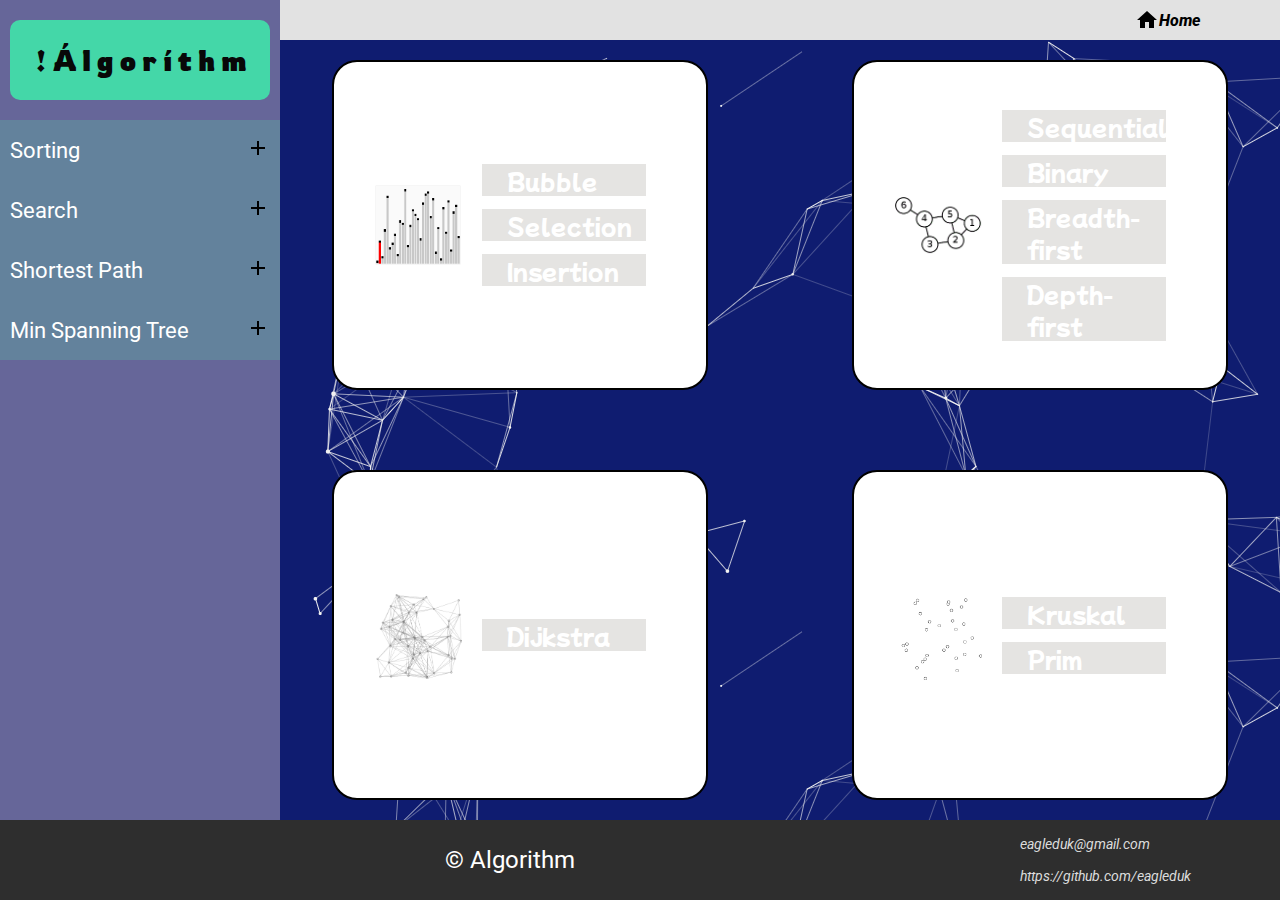
==== index.html @ 9e6c4191 "logo 수정" ====
<!DOCTYPE html>
<html lang="en">

<head>
    <meta charset="UTF-8">
    <meta http-equiv="X-UA-Compatible" content="IE=edge">
    <meta name="viewport" content="width=device-width, initial-scale=1.0">

    <link rel="stylesheet" href="/css/styles.css">
    <link href="https://fonts.googleapis.com/css2?family=Material+Icons+Outlined" rel="stylesheet">
    <link href="https://fonts.googleapis.com/icon?family=Material+Icons" rel="stylesheet">

    <title>Algorithm</title>
</head>

<body>

    <!-- <span class="material-icons-outlined md-48">
        play_arrow
    </span>
    <span class="material-icons md-48">face</span> -->

    <main>
        <nav>

            <a href="#" class="logo">
                <span>!</span>
                <span>&Aacute;</span>
                <span>l</span>
                <span>g</span>
                <span>o</span>
                <span>r</span>
                <span>&iacute;</span>
                <span>t</span>
                <span>h</span>
                <span>m</span>
            </a>

            <details>

                <summary title="정렬">
                    <span>
                        Sorting
                    </span>
                </summary>

                <ul class="sub-menu">
                    <li>
                        <a href="/html/sort.html#bubble">
                            <span>
                                Bubble
                            </span>
                        </a>
                    </li>

                    <li>
                        <a href="/html/sort.html#selection">
                            <span>
                                Selection
                            </span>
                        </a>
                    </li>

                    <li>
                        <a href="/html/sort.html#insert">
                            <span>
                                Insertion
                            </span>
                        </a>
                    </li>
                </ul>
            </details>

            <details>

                <summary title="검색">
                    <span>
                        Search
                    </span>
                </summary>

                <ul class="sub-menu">
                    <li>
                        <a href="/html/search.html#sequential">
                            <span>
                                Sequential
                            </span>
                        </a>
                    </li>

                    <li>
                        <a href="/html/search.html#binary">
                            <span>
                                Binary
                            </span>
                        </a>
                    </li>

                    <li>
                        <a href="/html/search.html#bfs">
                            <span>
                                Breadth-first search
                            </span>
                        </a>
                    </li>

                    <li>
                        <a href="/html/search.html#dfs">
                            <span>
                                Depth-first search
                            </span>
                        </a>
                    </li>
                </ul>
            </details>

            <details>

                <summary title="최단 경로">
                    <span>
                        Shortest Path
                    </span>
                </summary>

                <ul class="sub-menu">
                    <li id="dijkstra">
                        <a href="/html/spp.html#dijkstra">
                            <span>
                                Dijkstra
                            </span>
                        </a>
                    </li>
                </ul>
            </details>

            <details>

                <summary title="최소 신장 트리">
                    <span>
                        Min Spanning Tree
                    </span>
                </summary>

                <ul class="sub-menu">
                    <li>
                        <a href="/html/mst.html#kruskal">
                            <span>
                                Kruskal
                            </span>
                        </a>
                    </li>

                    <li>
                        <a href="/html/mst.html#prim">
                            <span>
                                Prim
                            </span>
                        </a>
                    </li>

                </ul>
            </details>
            <details style="display: none;">
                <summary>
                    <span>
                        Greedy
                    </span>
                </summary>

                <ul class="sub-menu">
                    <li>
                        <a href="/html/greedy.html#greedy">
                            <span>
                                Greedy
                            </span>
                        </a>
                    </li>
                </ul>
            </details>
        </nav>

        <div class="home">
            <header>
                <img src="images/home_black_24dp.svg" alt="home" />
                <span>
                    Home
                </span>
            </header>

            <div class="home-index">
                <section>
                    <div>
                        <img src="/images/sort.png" data-normal-src="/images/sort.png"
                            data-hover-src="/images/sort_animation.gif" width="100%" alt="sorting" />
                    </div>

                    <div>
                        <a href="/html/sort.html#bubble">
                            <span>
                                Bubble
                            </span>
                        </a>
                        <a href="/html/sort.html#selection">
                            <span>
                                Selection
                            </span>
                        </a>
                        <a href="/html/sort.html#insert">
                            <span>
                                Insertion
                            </span>
                        </a>
                    </div>

                </section>
                <section>
                    <div>
                        <img src="/images/search.png" data-normal-src="/images/search.png"
                            data-hover-src="/images/search_animation.gif" width="100%" alt="Search" />
                    </div>

                    <div>
                        <a href="/html/search.html#sequential">
                            <span>
                                Sequential
                            </span>
                        </a>
                        <a href="/html/search.html#binary">
                            <span>
                                Binary
                            </span>
                        </a>
                        <a href="/html/search.html#bfs">
                            <span>
                                Breadth-first
                            </span>
                        </a>
                        <a href="/html/search.html#dfs">
                            <span>
                                Depth-first
                            </span>
                        </a>
                    </div>
                </section>
                <section>

                    <div>
                        <img src="/images/shortestpath.png" data-normal-src="/images/shortestpath.png"
                            data-hover-src="/images/shortestpath_animation.gif" width="100%" alt="Shortest Path" />
                    </div>

                    <div>
                        <a href="/html/spp.html">
                            <span>
                                Dijkstra
                            </span>
                        </a>
                    </div>
                </section>
                <section>
                    <div>
                        <img src="/images/minspanningtree.png" data-normal-src="/images/minspanningtree.png"
                            data-hover-src="/images/minspanningtree_animation.gif" width="100%"
                            alt="Min Spanning Tree" />
                    </div>

                    <div>
                        <a href="/html/mst.html#kruskal">
                            <span>
                                Kruskal
                            </span>
                        </a>
                        <a href="/html/mst.html#prim">
                            <span>
                                Prim
                            </span>
                        </a>
                    </div>
                </section>
            </div>
        </div>
    </main>

    <footer>
        <div>
            <span>
                &copy; Algorithm
            </span>
        </div>


        <address>
            <!-- <a href="mailTo:eagleduk@gmail.com" class="mail"> -->
            <a href="#" class="mail">
                eagleduk@gmail.com
            </a>
            <!-- <a href="https://github.com/eagleduk" class="github" target="_blank"> -->
            <a href="#" class="github">
                https://github.com/eagleduk
            </a>
        </address>

        <div class="notification">
            <span>
                Please Select Start Node.
            </span>
        </div>
    </footer>

    <script src="js/index.js"></script>
</body>

</html>
---- css/styles.css ----
@import url("https://fonts.googleapis.com/css2?family=Yuji+Hentaigana+Akari&display=swap");
@import url("https://fonts.googleapis.com/css2?family=Mochiy+Pop+P+One&display=swap");
@import url("https://fonts.googleapis.com/css2?family=Roboto&display=swap");
@import url("https://fonts.googleapis.com/css2?family=Rowdies:wght@300&display=swap");

@import url("media.css");
@import url("keyframes.css");

@import url("variables.css");
@import url("sort/sort.css");
@import url("search/search.css");
@import url("spp/spp.css");
@import url("mst/mst.css");

/*
*****************       Base Layout
*/
* {
  margin: 0;
  padding: 0;
}

html {
  min-width: 1480px;
  font-family: "Roboto", sans-serif;
}

body {
  width: 100vw;
  height: 100vh;
  display: grid;
  grid-template-rows: 1fr 80px;
}

main {
  width: 100%;
  height: 100%;
  display: grid;
  grid-template-columns: 280px 1fr;
}

footer {
  height: 80px;
  background-color: var(--footer-background-color);
  display: flex;
}

nav {
  /* width: 340px; */
  background-color: var(--navgation-background-color);
}

details {
  background-color: var(--menu-background-color);
  color: var(--menu-font-color);
}

details > summary {
  list-style-type: none;
  cursor: pointer;
  font-size: 22px;
  padding: 5px 10px;
  display: flex;
  align-items: center;
  justify-content: space-between;
  height: 50px;
}

header {
  width: 100%;
  height: 40px;
  background-color: var(--header-background-color);
  display: flex;
  flex-direction: row;
  align-content: center;
  align-items: center;
  justify-content: flex-end;
  padding: 0 80px;
  box-sizing: border-box;
}

article {
  width: 100%;
  background-color: var(--controller-background-color);
  display: flex;
  align-items: center;
}

input {
  margin: 5px 10px;
  padding: 10px 10px;
}

a {
  color: inherit;
  text-decoration: none;
}

a:visited {
  color: inherit;
}

/*
*****************       Header
*/

header span {
  font-style: italic;
  font-weight: 800;
}

header span#title {
  text-transform: capitalize;
}

/*
*****************       Main
*/

main > div {
  height: inherit;
  display: grid;
  grid-template-rows: 40px 60px 1fr;
  justify-items: center;
}

/*
*****************       Main.home-index
*/

main > div.home {
  grid-template-rows: 40px 1fr;
}

main div.home-index {
  width: 100%;
  height: inherit;
  display: grid;
  grid-template-columns: repeat(2, 1fr);
  grid-template-rows: repeat(2, 1fr);
  background-image: var(--home-background-image);
  gap: 40px;
}

main div.home-index section {
  margin: 20px 52px;
  border: 2px solid var(--border-color-black);
  border-radius: 25px;
  display: flex;
  padding: 0 40px;
  background-color: var(--home-panel-backgound-color);
}

main div.home div.home-index img {
  width: 100%;
}

main div.home div.home-index img:hover {
  width: 120%;
}

main div.home-index section > div {
  display: flex;
  flex-direction: column;
  justify-content: center;
  align-items: center;
  gap: 13px;
  flex-grow: 0;
  flex-basis: 30%;
}

main div.home-index section > div:last-child {
  flex-grow: 1;
}

main div.home-index a {
  display: block;
  width: 80%;
  padding: 0 25px;
  box-sizing: border-box;
  background-color: var(--home-item-background-color);
  background-size: 0% 100%;
  color: var(--home-item-font-color);
}

main div.home-index a:hover {
  background-image: linear-gradient(
    90deg,
    var(--home-item-background-color-second) 0%,
    var(--home-item-background-color-second) 100%
  );
  background-repeat: no-repeat;
  background-size: 200% 100%;
  transition: background-size 3s ease-in-out;
  color: var(--home-item-font-color-second);
}

main div.home-index a span {
  display: flex;
  width: 100%;
  height: 100%;
  align-items: center;
  font-size: 22px;
  font-family: "Mochiy Pop P One", sans-serif;
}

/*
*****************       Left Menu
*/

a.logo {
  font-family: "Rowdies", cursive;
  display: flex;
  /* width: 100%; */
  height: 80px;
  font-size: 28px;
  font-weight: bold;
  border: none;
  cursor: pointer;
  justify-content: center;
  align-items: center;
  text-decoration: none;
  color: var(--logo-font-color);
  background-color: var(--logo-background-color);
  margin: 20px 10px;
  border-radius: 10px;
}

a.logo span {
  padding: 0px 3px;
  display: table-cell;
}

/* 
a.logo:hover {
  font-size: 34px;
} 
*/

a.logo:hover span {
  animation: textJump 2s ease-in-out infinite;
}

a.logo:hover span:nth-child(1) {
  animation-delay: 0s;
}
a.logo:hover span:nth-child(2) {
  animation-delay: 0.1s;
}
a.logo:hover span:nth-child(3) {
  animation-delay: 0.2s;
}
a.logo:hover span:nth-child(4) {
  animation-delay: 0.3s;
}
a.logo:hover span:nth-child(5) {
  animation-delay: 0.4s;
}
a.logo:hover span:nth-child(6) {
  animation-delay: 0.5s;
}
a.logo:hover span:nth-child(7) {
  animation-delay: 0.6s;
}
a.logo:hover span:nth-child(8) {
  animation-delay: 0.7s;
}
a.logo:hover span:nth-child(9) {
  animation-delay: 0.8s;
}
a.logo:hover span:nth-child(10) {
  animation-delay: 0.9s;
}

a.logo:visited {
  color: var(--logo-font-color);
}

details > summary:hover {
  background-color: var(--menu-hover-background-color);
}

details > summary::after {
  content: url("/images/add_black_24dp.svg");
}

details[open] > summary::after {
  content: url("/images/remove_black_24dp.svg");
}

details[open] {
  background-color: var(--menu-open-background-color);
}

ul.sub-menu li {
  height: 40px;
  font-size: 18px;
}

ul.sub-menu li.selected {
  background-color: var(--subMenu-selected-background-color);
}

ul.sub-menu li:hover {
  background-color: var(--subMenu-hover-background-color);
}

ul.sub-menu li a {
  display: flex;
  height: 100%;
  margin-left: 30px;
  justify-content: start;
  align-items: center;
}

/*
*****************       input
*/

input[type="text"] {
  width: 26px;
  font-size: 24px;
  padding: 5px 15px;
}

input[type="button"] {
  font-size: 18px;
  color: var(--button-normal-font-color);
  font-weight: 800;
  cursor: pointer;
  border: none;
  border-radius: 5px;
  background-color: var(--button-normal-background-color);
  text-transform: uppercase;
}

input[type="button"]:hover {
  background-color: var(--button-normal-hover-background-color);
  color: var(--button-normal-hover-font-color);
}

input[type="button"]:active {
  background-color: var(--button-normal-active-background-color);
  color: var(--button-normal-active-font-color);
}

input[type="button"]:disabled {
  background-color: var(--button-disabled-background-color);
  color: var(--button-disabled-font-color);
}

/*
*****************       footer
*/

footer div {
  flex-basis: max-content;
  flex-grow: 10;
  display: flex;
  justify-content: center;
  align-items: center;
}

footer address {
  flex-basis: max-content;
  flex-grow: 1;
  display: flex;
  flex-direction: column;
  justify-content: space-evenly;
  align-items: flex-start;
}

footer span {
  color: var(--footer-infomation-color);
  font-size: 24px;
}

address a {
  color: var(--footer-anchor-color);
  display: block;
  font-size: 14px;
}

address a:visited {
  text-decoration: none;
  color: var(--footer-anchor-color);
}

address a.mail::before {
  content: url("/images/email_black_24dp.svg");
  content: "";
}

address a.github::before {
  content: url("/images/GitHub-Mark-32px.png");
  content: "";
}

footer div.notification {
  display: flex;
  justify-content: center;
  align-items: center;
  position: fixed;
  top: 60px;
  /* left: 100%; */
  background-color: var(--notification-normal-background-color);
  height: 80px;
  border-radius: 10px;
  padding: 0 20px;
  right: -360px;
  display: none;
}

footer div.notification span {
  font-size: 26px;
  font-weight: 700;
  display: block;
  overflow: hidden;
  white-space: nowrap;
}

footer div.notification.action {
  display: flex;
  animation: showMessage 5s ease-in-out infinite;
}
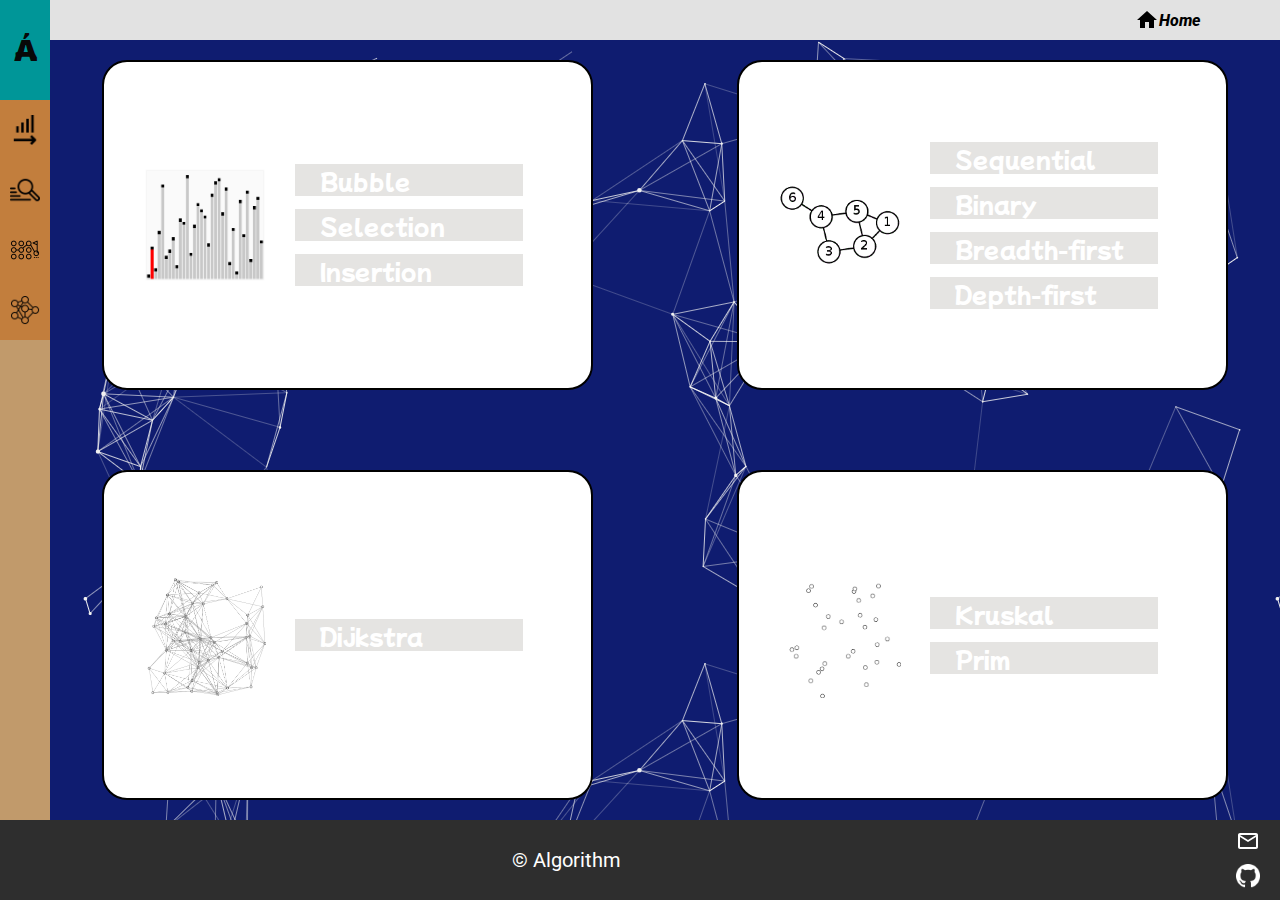
==== commit 1daac30f: "media query 적용" ====
--- a/index.html
+++ b/index.html
@@ -42,6 +42,7 @@
                     <span>
                         Sorting
                     </span>
+                    <img src="/images/icons/sort.png" alt="sorting" width="30">
                 </summary>
 
                 <ul class="sub-menu">
@@ -77,6 +78,7 @@
                     <span>
                         Search
                     </span>
+                    <img src="/images/icons/search.png" alt="search" width="30">
                 </summary>
 
                 <ul class="sub-menu">
@@ -120,6 +122,7 @@
                     <span>
                         Shortest Path
                     </span>
+                    <img src="/images/icons/icons8-path-30.png" alt="Shortest Path" width="30">
                 </summary>
 
                 <ul class="sub-menu">
@@ -139,6 +142,7 @@
                     <span>
                         Min Spanning Tree
                     </span>
+                    <img src="/images/icons/neural.png" alt="Min Spanning Tree" width="30">
                 </summary>
 
                 <ul class="sub-menu">
@@ -292,11 +296,17 @@
         <address>
             <!-- <a href="mailTo:eagleduk@gmail.com" class="mail"> -->
             <a href="#" class="mail">
-                eagleduk@gmail.com
+                <span>
+                    eagleduk@gmail.com
+                </span>
+                <img src="/images/email_white_24dp.svg" alt="eagleduk@gmail.com" width="24">
             </a>
             <!-- <a href="https://github.com/eagleduk" class="github" target="_blank"> -->
             <a href="#" class="github">
-                https://github.com/eagleduk
+                <span>
+                    https://github.com/eagleduk
+                </span>
+                <img src="/images/GitHub-Mark-Light-32px.png" alt="github.com/eagleduk" width="24">
             </a>
         </address>
 
--- a/css/styles.css
+++ b/css/styles.css
@@ -21,7 +21,7 @@
 }
 
 html {
-  min-width: 1480px;
+  /* min-width: 1480px; */
   font-family: "Roboto", sans-serif;
 }
 
@@ -36,7 +36,7 @@
   width: 100%;
   height: 100%;
   display: grid;
-  grid-template-columns: 280px 1fr;
+  /* grid-template-columns: 280px 1fr; */
 }
 
 footer {
@@ -212,7 +212,7 @@
   font-family: "Rowdies", cursive;
   display: flex;
   /* width: 100%; */
-  height: 80px;
+  height: 100px;
   font-size: 28px;
   font-weight: bold;
   border: none;
@@ -222,8 +222,8 @@
   text-decoration: none;
   color: var(--logo-font-color);
   background-color: var(--logo-background-color);
-  margin: 20px 10px;
-  border-radius: 10px;
+  /* margin: 20px 10px; */
+  /* border-radius: 10px; */
 }
 
 a.logo span {
@@ -279,14 +279,14 @@
 details > summary:hover {
   background-color: var(--menu-hover-background-color);
 }
-
+/* 
 details > summary::after {
   content: url("/images/add_black_24dp.svg");
 }
 
 details[open] > summary::after {
   content: url("/images/remove_black_24dp.svg");
-}
+} */
 
 details[open] {
   background-color: var(--menu-open-background-color);
@@ -326,7 +326,7 @@
 input[type="button"] {
   font-size: 18px;
   color: var(--button-normal-font-color);
-  font-weight: 800;
+  /* font-weight: 800; */
   cursor: pointer;
   border: none;
   border-radius: 5px;
@@ -335,13 +335,13 @@
 }
 
 input[type="button"]:hover {
-  background-color: var(--button-normal-hover-background-color);
-  color: var(--button-normal-hover-font-color);
+  background-color: var(--button-hover-background-color);
+  color: var(--button-hover-font-color);
 }
 
 input[type="button"]:active {
-  background-color: var(--button-normal-active-background-color);
-  color: var(--button-normal-active-font-color);
+  background-color: var(--button-nmal-active-background-color);
+  color: var(--button-active-font-color);
 }
 
 input[type="button"]:disabled {
@@ -370,9 +370,9 @@
   align-items: flex-start;
 }
 
-footer span {
+footer div span {
   color: var(--footer-infomation-color);
-  font-size: 24px;
+  font-size: 20px;
 }
 
 address a {
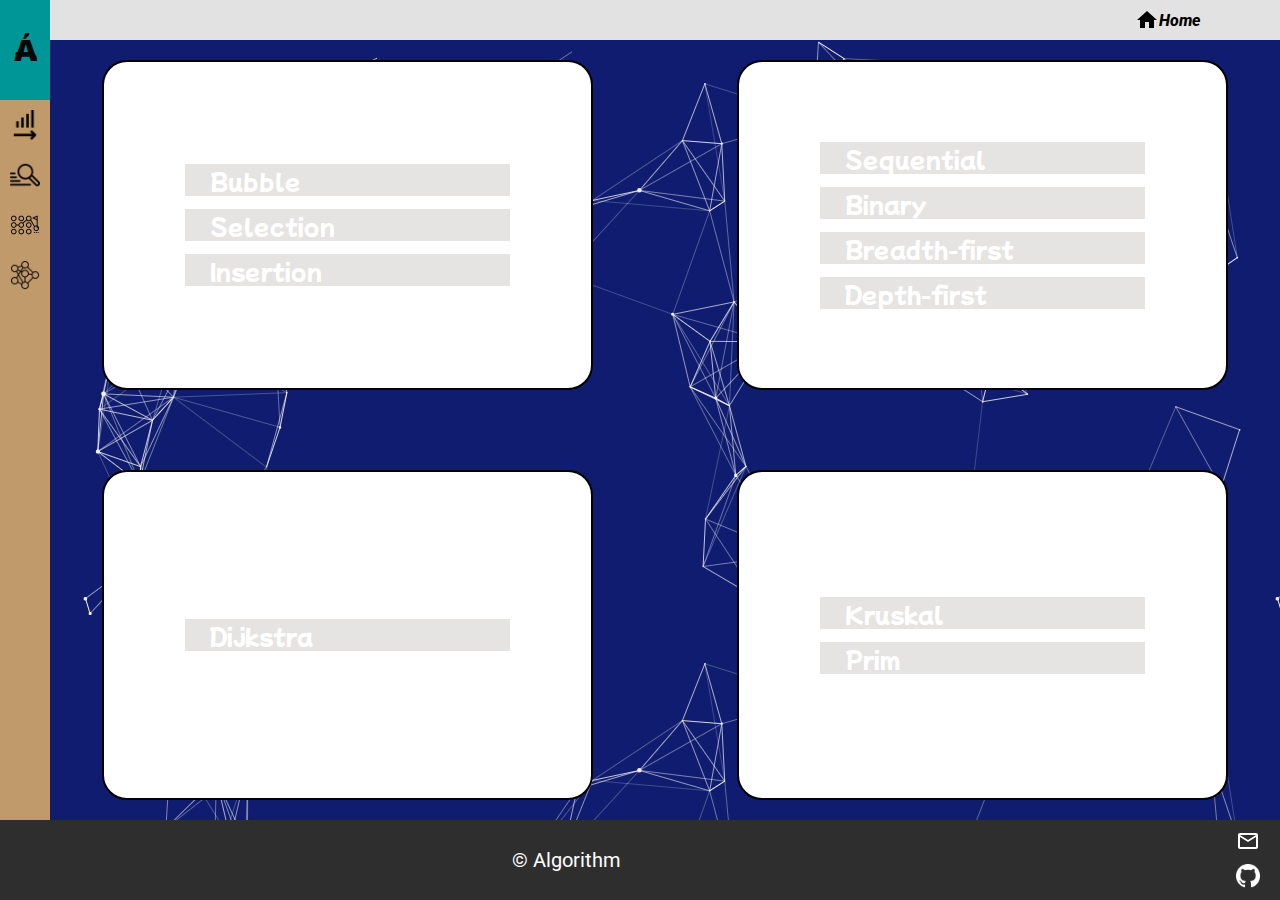
==== commit 1ed6e33f: "menu 분할" ====
--- a/index.html
+++ b/index.html
@@ -36,151 +36,251 @@
                 <span>m</span>
             </a>
 
-            <details>
-
-                <summary title="정렬">
-                    <span>
-                        Sorting
-                    </span>
-                    <img src="/images/icons/sort.png" alt="sorting" width="30">
-                </summary>
-
-                <ul class="sub-menu">
+            <div class="full-screen-menu">
+                <details>
+
+                    <summary title="정렬">
+                        <span>
+                            Sorting
+                        </span>
+                    </summary>
+
+                    <ul class="sub-menu">
+                        <li>
+                            <a href="/html/sort.html#bubble">
+                                <span>
+                                    Bubble
+                                </span>
+                            </a>
+                        </li>
+
+                        <li>
+                            <a href="/html/sort.html#selection">
+                                <span>
+                                    Selection
+                                </span>
+                            </a>
+                        </li>
+
+                        <li>
+                            <a href="/html/sort.html#insert">
+                                <span>
+                                    Insertion
+                                </span>
+                            </a>
+                        </li>
+                    </ul>
+                </details>
+
+                <details>
+
+                    <summary title="검색">
+                        <span>
+                            Search
+                        </span>
+                    </summary>
+
+                    <ul class="sub-menu">
+                        <li>
+                            <a href="/html/search.html#sequential">
+                                <span>
+                                    Sequential
+                                </span>
+                            </a>
+                        </li>
+
+                        <li>
+                            <a href="/html/search.html#binary">
+                                <span>
+                                    Binary
+                                </span>
+                            </a>
+                        </li>
+
+                        <li>
+                            <a href="/html/search.html#bfs">
+                                <span>
+                                    Breadth-first search
+                                </span>
+                            </a>
+                        </li>
+
+                        <li>
+                            <a href="/html/search.html#dfs">
+                                <span>
+                                    Depth-first search
+                                </span>
+                            </a>
+                        </li>
+                    </ul>
+                </details>
+
+                <details>
+
+                    <summary title="최단 경로">
+                        <span>
+                            Shortest Path
+                        </span>
+                    </summary>
+
+                    <ul class="sub-menu">
+                        <li id="dijkstra">
+                            <a href="/html/spp.html#dijkstra">
+                                <span>
+                                    Dijkstra
+                                </span>
+                            </a>
+                        </li>
+                    </ul>
+                </details>
+
+                <details>
+
+                    <summary title="최소 신장 트리">
+                        <span>
+                            Min Spanning Tree
+                        </span>
+                    </summary>
+
+                    <ul class="sub-menu">
+                        <li>
+                            <a href="/html/mst.html#kruskal">
+                                <span>
+                                    Kruskal
+                                </span>
+                            </a>
+                        </li>
+
+                        <li>
+                            <a href="/html/mst.html#prim">
+                                <span>
+                                    Prim
+                                </span>
+                            </a>
+                        </li>
+                    </ul>
+                </details>
+                <details style="display: none;">
+                    <summary>
+                        <span>
+                            Greedy
+                        </span>
+                    </summary>
+
+                    <ul class="sub-menu">
+                        <li>
+                            <a href="/html/greedy.html#greedy">
+                                <span>
+                                    Greedy
+                                </span>
+                            </a>
+                        </li>
+                    </ul>
+                </details>
+            </div>
+
+            <div class="mini-screen-menu">
+                <ul>
                     <li>
-                        <a href="/html/sort.html#bubble">
-                            <span>
-                                Bubble
-                            </span>
-                        </a>
+                        <img src="/images/icons/sort.png" alt="sorting" width="30">
+
+                        <ul class="sub-menu">
+                            <li>
+                                <a href="/html/sort.html#bubble">
+                                    <span>
+                                        Bubble
+                                    </span>
+                                </a>
+                            </li>
+
+                            <li>
+                                <a href="/html/sort.html#selection">
+                                    <span>
+                                        Selection
+                                    </span>
+                                </a>
+                            </li>
+
+                            <li>
+                                <a href="/html/sort.html#insert">
+                                    <span>
+                                        Insertion
+                                    </span>
+                                </a>
+                            </li>
+                        </ul>
                     </li>
-
                     <li>
-                        <a href="/html/sort.html#selection">
-                            <span>
-                                Selection
-                            </span>
-                        </a>
+                        <img src="/images/icons/search.png" alt="search" width="30">
+                        <ul class="sub-menu">
+                            <li>
+                                <a href="/html/search.html#sequential">
+                                    <span>
+                                        Sequential
+                                    </span>
+                                </a>
+                            </li>
+
+                            <li>
+                                <a href="/html/search.html#binary">
+                                    <span>
+                                        Binary
+                                    </span>
+                                </a>
+                            </li>
+
+                            <li>
+                                <a href="/html/search.html#bfs">
+                                    <span>
+                                        Breadth-first search
+                                    </span>
+                                </a>
+                            </li>
+
+                            <li>
+                                <a href="/html/search.html#dfs">
+                                    <span>
+                                        Depth-first search
+                                    </span>
+                                </a>
+                            </li>
+                        </ul>
                     </li>
-
                     <li>
-                        <a href="/html/sort.html#insert">
-                            <span>
-                                Insertion
-                            </span>
-                        </a>
+                        <img src="/images/icons/icons8-path-30.png" alt="Shortest Path" width="30">
+                        <ul class="sub-menu">
+                            <li id="dijkstra">
+                                <a href="/html/spp.html#dijkstra">
+                                    <span>
+                                        Dijkstra
+                                    </span>
+                                </a>
+                            </li>
+                        </ul>
+                    </li>
+                    <li>
+                        <img src="/images/icons/neural.png" alt="Min Spanning Tree" width="30">
+                        <ul class="sub-menu">
+                            <li>
+                                <a href="/html/mst.html#kruskal">
+                                    <span>
+                                        Kruskal
+                                    </span>
+                                </a>
+                            </li>
+
+                            <li>
+                                <a href="/html/mst.html#prim">
+                                    <span>
+                                        Prim
+                                    </span>
+                                </a>
+                            </li>
+                        </ul>
                     </li>
                 </ul>
-            </details>
-
-            <details>
-
-                <summary title="검색">
-                    <span>
-                        Search
-                    </span>
-                    <img src="/images/icons/search.png" alt="search" width="30">
-                </summary>
-
-                <ul class="sub-menu">
-                    <li>
-                        <a href="/html/search.html#sequential">
-                            <span>
-                                Sequential
-                            </span>
-                        </a>
-                    </li>
-
-                    <li>
-                        <a href="/html/search.html#binary">
-                            <span>
-                                Binary
-                            </span>
-                        </a>
-                    </li>
-
-                    <li>
-                        <a href="/html/search.html#bfs">
-                            <span>
-                                Breadth-first search
-                            </span>
-                        </a>
-                    </li>
-
-                    <li>
-                        <a href="/html/search.html#dfs">
-                            <span>
-                                Depth-first search
-                            </span>
-                        </a>
-                    </li>
-                </ul>
-            </details>
-
-            <details>
-
-                <summary title="최단 경로">
-                    <span>
-                        Shortest Path
-                    </span>
-                    <img src="/images/icons/icons8-path-30.png" alt="Shortest Path" width="30">
-                </summary>
-
-                <ul class="sub-menu">
-                    <li id="dijkstra">
-                        <a href="/html/spp.html#dijkstra">
-                            <span>
-                                Dijkstra
-                            </span>
-                        </a>
-                    </li>
-                </ul>
-            </details>
-
-            <details>
-
-                <summary title="최소 신장 트리">
-                    <span>
-                        Min Spanning Tree
-                    </span>
-                    <img src="/images/icons/neural.png" alt="Min Spanning Tree" width="30">
-                </summary>
-
-                <ul class="sub-menu">
-                    <li>
-                        <a href="/html/mst.html#kruskal">
-                            <span>
-                                Kruskal
-                            </span>
-                        </a>
-                    </li>
-
-                    <li>
-                        <a href="/html/mst.html#prim">
-                            <span>
-                                Prim
-                            </span>
-                        </a>
-                    </li>
-
-                </ul>
-            </details>
-            <details style="display: none;">
-                <summary>
-                    <span>
-                        Greedy
-                    </span>
-                </summary>
-
-                <ul class="sub-menu">
-                    <li>
-                        <a href="/html/greedy.html#greedy">
-                            <span>
-                                Greedy
-                            </span>
-                        </a>
-                    </li>
-                </ul>
-            </details>
+            </div>
+
         </nav>
 
         <div class="home">
@@ -254,7 +354,7 @@
                     </div>
 
                     <div>
-                        <a href="/html/spp.html">
+                        <a href="/html/spp.html#dijkstra">
                             <span>
                                 Dijkstra
                             </span>
--- a/css/styles.css
+++ b/css/styles.css
@@ -279,14 +279,14 @@
 details > summary:hover {
   background-color: var(--menu-hover-background-color);
 }
-/* 
+
 details > summary::after {
   content: url("/images/add_black_24dp.svg");
 }
 
 details[open] > summary::after {
   content: url("/images/remove_black_24dp.svg");
-} */
+}
 
 details[open] {
   background-color: var(--menu-open-background-color);
@@ -313,6 +313,42 @@
   align-items: center;
 }
 
+.mini-screen-menu ul li {
+  position: relative;
+  height: 50px;
+  display: flex;
+  align-items: center;
+  justify-content: center;
+}
+
+.mini-screen-menu ul.sub-menu {
+  display: none;
+}
+
+.mini-screen-menu li:hover {
+  background-color: var(--menu-open-background-color);
+}
+
+.mini-screen-menu li:hover ul {
+  display: block;
+}
+
+.mini-screen-menu ul.sub-menu {
+  position: absolute;
+  left: 50px;
+  top: 0px;
+  list-style-type: none;
+}
+
+.mini-screen-menu ul.sub-menu li {
+  width: 200px;
+  display: block;
+  background-color: var(--menu-background-color);
+}
+
+ul.sub-menu li:hover {
+  background-color: var(--subMenu-hover-background-color);
+}
 /*
 *****************       input
 */
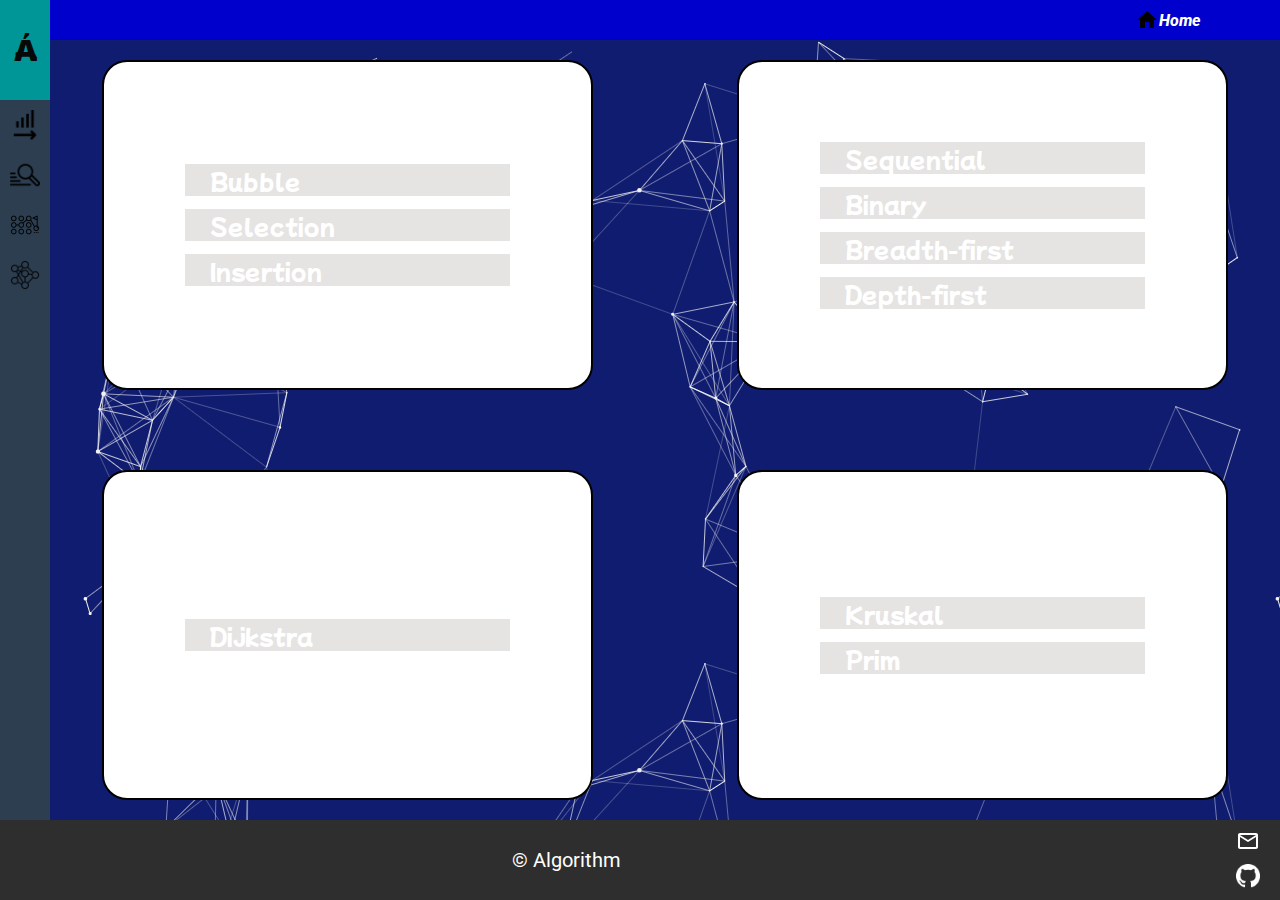
==== commit 2676dcff: "gh-pages bug fix" ====
--- a/index.html
+++ b/index.html
@@ -6,7 +6,7 @@
     <meta http-equiv="X-UA-Compatible" content="IE=edge">
     <meta name="viewport" content="width=device-width, initial-scale=1.0">
 
-    <link rel="stylesheet" href="/css/styles.css">
+    <link rel="stylesheet" href="css/styles.css">
     <link href="https://fonts.googleapis.com/css2?family=Material+Icons+Outlined" rel="stylesheet">
     <link href="https://fonts.googleapis.com/icon?family=Material+Icons" rel="stylesheet">
 
@@ -37,248 +37,9 @@
             </a>
 
             <div class="full-screen-menu">
-                <details>
-
-                    <summary title="정렬">
-                        <span>
-                            Sorting
-                        </span>
-                    </summary>
-
-                    <ul class="sub-menu">
-                        <li>
-                            <a href="/html/sort.html#bubble">
-                                <span>
-                                    Bubble
-                                </span>
-                            </a>
-                        </li>
-
-                        <li>
-                            <a href="/html/sort.html#selection">
-                                <span>
-                                    Selection
-                                </span>
-                            </a>
-                        </li>
-
-                        <li>
-                            <a href="/html/sort.html#insert">
-                                <span>
-                                    Insertion
-                                </span>
-                            </a>
-                        </li>
-                    </ul>
-                </details>
-
-                <details>
-
-                    <summary title="검색">
-                        <span>
-                            Search
-                        </span>
-                    </summary>
-
-                    <ul class="sub-menu">
-                        <li>
-                            <a href="/html/search.html#sequential">
-                                <span>
-                                    Sequential
-                                </span>
-                            </a>
-                        </li>
-
-                        <li>
-                            <a href="/html/search.html#binary">
-                                <span>
-                                    Binary
-                                </span>
-                            </a>
-                        </li>
-
-                        <li>
-                            <a href="/html/search.html#bfs">
-                                <span>
-                                    Breadth-first search
-                                </span>
-                            </a>
-                        </li>
-
-                        <li>
-                            <a href="/html/search.html#dfs">
-                                <span>
-                                    Depth-first search
-                                </span>
-                            </a>
-                        </li>
-                    </ul>
-                </details>
-
-                <details>
-
-                    <summary title="최단 경로">
-                        <span>
-                            Shortest Path
-                        </span>
-                    </summary>
-
-                    <ul class="sub-menu">
-                        <li id="dijkstra">
-                            <a href="/html/spp.html#dijkstra">
-                                <span>
-                                    Dijkstra
-                                </span>
-                            </a>
-                        </li>
-                    </ul>
-                </details>
-
-                <details>
-
-                    <summary title="최소 신장 트리">
-                        <span>
-                            Min Spanning Tree
-                        </span>
-                    </summary>
-
-                    <ul class="sub-menu">
-                        <li>
-                            <a href="/html/mst.html#kruskal">
-                                <span>
-                                    Kruskal
-                                </span>
-                            </a>
-                        </li>
-
-                        <li>
-                            <a href="/html/mst.html#prim">
-                                <span>
-                                    Prim
-                                </span>
-                            </a>
-                        </li>
-                    </ul>
-                </details>
-                <details style="display: none;">
-                    <summary>
-                        <span>
-                            Greedy
-                        </span>
-                    </summary>
-
-                    <ul class="sub-menu">
-                        <li>
-                            <a href="/html/greedy.html#greedy">
-                                <span>
-                                    Greedy
-                                </span>
-                            </a>
-                        </li>
-                    </ul>
-                </details>
             </div>
 
             <div class="mini-screen-menu">
-                <ul>
-                    <li>
-                        <img src="/images/icons/sort.png" alt="sorting" width="30">
-
-                        <ul class="sub-menu">
-                            <li>
-                                <a href="/html/sort.html#bubble">
-                                    <span>
-                                        Bubble
-                                    </span>
-                                </a>
-                            </li>
-
-                            <li>
-                                <a href="/html/sort.html#selection">
-                                    <span>
-                                        Selection
-                                    </span>
-                                </a>
-                            </li>
-
-                            <li>
-                                <a href="/html/sort.html#insert">
-                                    <span>
-                                        Insertion
-                                    </span>
-                                </a>
-                            </li>
-                        </ul>
-                    </li>
-                    <li>
-                        <img src="/images/icons/search.png" alt="search" width="30">
-                        <ul class="sub-menu">
-                            <li>
-                                <a href="/html/search.html#sequential">
-                                    <span>
-                                        Sequential
-                                    </span>
-                                </a>
-                            </li>
-
-                            <li>
-                                <a href="/html/search.html#binary">
-                                    <span>
-                                        Binary
-                                    </span>
-                                </a>
-                            </li>
-
-                            <li>
-                                <a href="/html/search.html#bfs">
-                                    <span>
-                                        Breadth-first search
-                                    </span>
-                                </a>
-                            </li>
-
-                            <li>
-                                <a href="/html/search.html#dfs">
-                                    <span>
-                                        Depth-first search
-                                    </span>
-                                </a>
-                            </li>
-                        </ul>
-                    </li>
-                    <li>
-                        <img src="/images/icons/icons8-path-30.png" alt="Shortest Path" width="30">
-                        <ul class="sub-menu">
-                            <li id="dijkstra">
-                                <a href="/html/spp.html#dijkstra">
-                                    <span>
-                                        Dijkstra
-                                    </span>
-                                </a>
-                            </li>
-                        </ul>
-                    </li>
-                    <li>
-                        <img src="/images/icons/neural.png" alt="Min Spanning Tree" width="30">
-                        <ul class="sub-menu">
-                            <li>
-                                <a href="/html/mst.html#kruskal">
-                                    <span>
-                                        Kruskal
-                                    </span>
-                                </a>
-                            </li>
-
-                            <li>
-                                <a href="/html/mst.html#prim">
-                                    <span>
-                                        Prim
-                                    </span>
-                                </a>
-                            </li>
-                        </ul>
-                    </li>
-                </ul>
             </div>
 
         </nav>
@@ -394,20 +155,6 @@
 
 
         <address>
-            <!-- <a href="mailTo:eagleduk@gmail.com" class="mail"> -->
-            <a href="#" class="mail">
-                <span>
-                    eagleduk@gmail.com
-                </span>
-                <img src="/images/email_white_24dp.svg" alt="eagleduk@gmail.com" width="24">
-            </a>
-            <!-- <a href="https://github.com/eagleduk" class="github" target="_blank"> -->
-            <a href="#" class="github">
-                <span>
-                    https://github.com/eagleduk
-                </span>
-                <img src="/images/GitHub-Mark-Light-32px.png" alt="github.com/eagleduk" width="24">
-            </a>
         </address>
 
         <div class="notification">
--- a/css/styles.css
+++ b/css/styles.css
@@ -3,14 +3,14 @@
 @import url("https://fonts.googleapis.com/css2?family=Roboto&display=swap");
 @import url("https://fonts.googleapis.com/css2?family=Rowdies:wght@300&display=swap");
 
-@import url("media.css");
-@import url("keyframes.css");
-
-@import url("variables.css");
-@import url("sort/sort.css");
-@import url("search/search.css");
-@import url("spp/spp.css");
-@import url("mst/mst.css");
+@import url("/css/variables.css");
+@import url("/css/media.css");
+@import url("/css/keyframes.css");
+
+@import url("/css/sort/sort.css");
+@import url("/css/search/search.css");
+@import url("/css/spp/spp.css");
+@import url("/css/mst/mst.css");
 
 /*
 *****************       Base Layout
@@ -21,11 +21,12 @@
 }
 
 html {
-  /* min-width: 1480px; */
   font-family: "Roboto", sans-serif;
 }
 
 body {
+  min-width: 1015px;
+  min-height: 730px;
   width: 100vw;
   height: 100vh;
   display: grid;
@@ -36,6 +37,7 @@
   width: 100%;
   height: 100%;
   display: grid;
+  background-color: var(--main-background-color);
   /* grid-template-columns: 280px 1fr; */
 }
 
@@ -77,6 +79,7 @@
   justify-content: flex-end;
   padding: 0 80px;
   box-sizing: border-box;
+  color: var(--header-color);
 }
 
 article {
@@ -144,7 +147,7 @@
 
 main div.home-index section {
   margin: 20px 52px;
-  border: 2px solid var(--border-color-black);
+  border: 2px solid var(--home-panel-border-color);
   border-radius: 25px;
   display: flex;
   padding: 0 40px;
@@ -281,11 +284,11 @@
 }
 
 details > summary::after {
-  content: url("/images/add_black_24dp.svg");
+  content: url("/images/add_white_24dp.svg");
 }
 
 details[open] > summary::after {
-  content: url("/images/remove_black_24dp.svg");
+  content: url("/images/remove_white_24dp.svg");
 }
 
 details[open] {
@@ -308,9 +311,14 @@
 ul.sub-menu li a {
   display: flex;
   height: 100%;
-  margin-left: 30px;
+  padding-left: 30px;
   justify-content: start;
   align-items: center;
+}
+
+div.full-screen-menu span,
+div.mini-screen-menu span {
+  text-transform: capitalize;
 }
 
 .mini-screen-menu ul li {
@@ -323,6 +331,14 @@
 
 .mini-screen-menu ul.sub-menu {
   display: none;
+}
+
+.mini-screen-menu ul.sub-menu li a {
+  padding-left: 20px;
+}
+
+.mini-screen-menu li img {
+  cursor: pointer;
 }
 
 .mini-screen-menu li:hover {
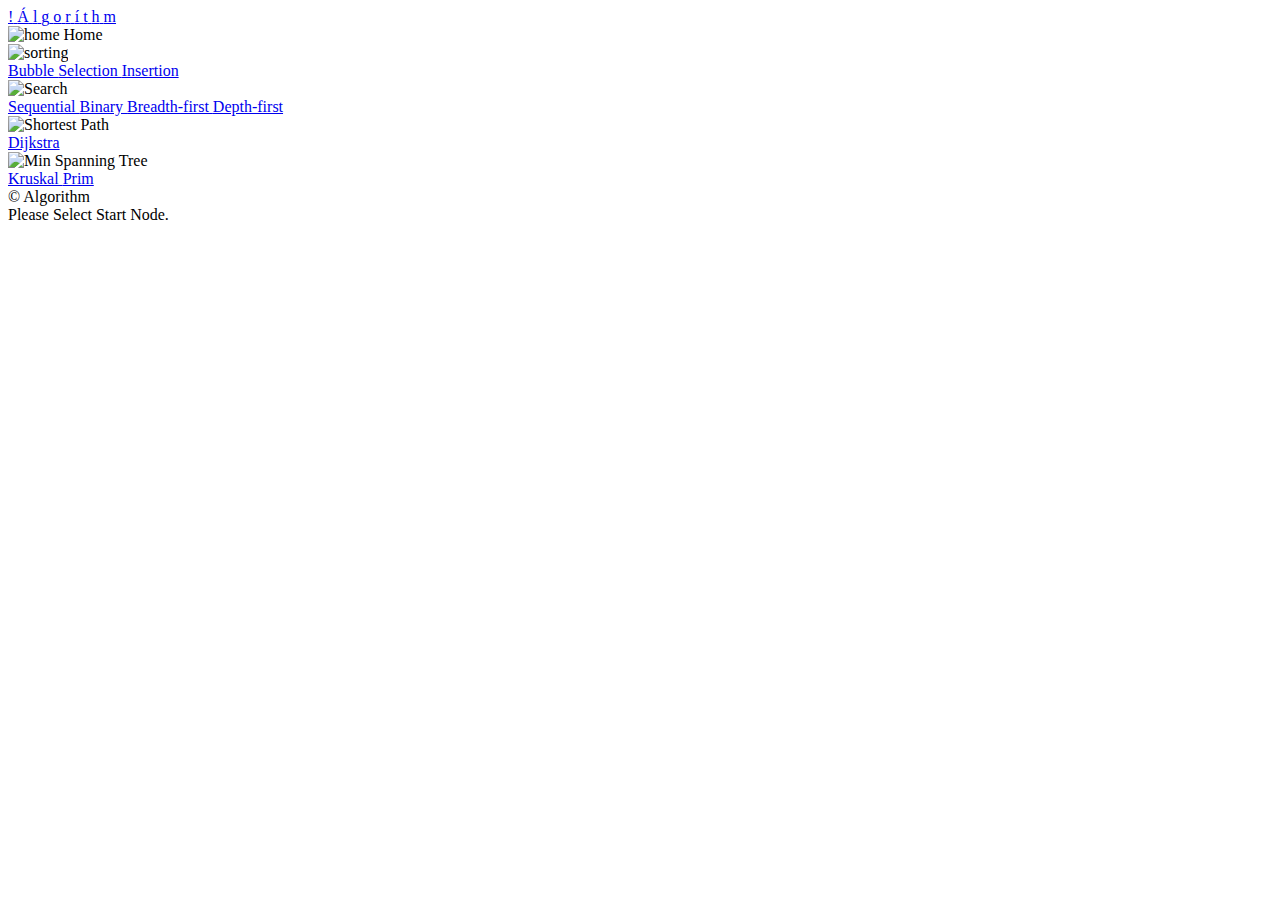
==== commit faae102c: "gh-pages setting" ====
--- a/index.html
+++ b/index.html
@@ -6,7 +6,7 @@
     <meta http-equiv="X-UA-Compatible" content="IE=edge">
     <meta name="viewport" content="width=device-width, initial-scale=1.0">
 
-    <link rel="stylesheet" href="css/styles.css">
+    <link rel="stylesheet" href="/algorithm/css/styles.css">
     <link href="https://fonts.googleapis.com/css2?family=Material+Icons+Outlined" rel="stylesheet">
     <link href="https://fonts.googleapis.com/icon?family=Material+Icons" rel="stylesheet">
 
@@ -46,7 +46,7 @@
 
         <div class="home">
             <header>
-                <img src="images/home_black_24dp.svg" alt="home" />
+                <img src="/algorithm/images/home_black_24dp.svg" alt="home" />
                 <span>
                     Home
                 </span>
@@ -55,22 +55,22 @@
             <div class="home-index">
                 <section>
                     <div>
-                        <img src="/images/sort.png" data-normal-src="/images/sort.png"
-                            data-hover-src="/images/sort_animation.gif" width="100%" alt="sorting" />
+                        <img src="/algorithm/images/sort.png" data-normal-src="/algorithm/images/sort.png"
+                            data-hover-src="/algorithm/images/sort_animation.gif" width="100%" alt="sorting" />
                     </div>
 
                     <div>
-                        <a href="/html/sort.html#bubble">
+                        <a href="/algorithm/html/sort.html#bubble">
                             <span>
                                 Bubble
                             </span>
                         </a>
-                        <a href="/html/sort.html#selection">
+                        <a href="/algorithm/html/sort.html#selection">
                             <span>
                                 Selection
                             </span>
                         </a>
-                        <a href="/html/sort.html#insert">
+                        <a href="/algorithm/html/sort.html#insert">
                             <span>
                                 Insertion
                             </span>
@@ -80,27 +80,27 @@
                 </section>
                 <section>
                     <div>
-                        <img src="/images/search.png" data-normal-src="/images/search.png"
-                            data-hover-src="/images/search_animation.gif" width="100%" alt="Search" />
+                        <img src="/algorithm/images/search.png" data-normal-src="/algorithm/images/search.png"
+                            data-hover-src="/algorithm/images/search_animation.gif" width="100%" alt="Search" />
                     </div>
 
                     <div>
-                        <a href="/html/search.html#sequential">
+                        <a href="/algorithm/html/search.html#sequential">
                             <span>
                                 Sequential
                             </span>
                         </a>
-                        <a href="/html/search.html#binary">
+                        <a href="/algorithm/html/search.html#binary">
                             <span>
                                 Binary
                             </span>
                         </a>
-                        <a href="/html/search.html#bfs">
+                        <a href="/algorithm/html/search.html#bfs">
                             <span>
                                 Breadth-first
                             </span>
                         </a>
-                        <a href="/html/search.html#dfs">
+                        <a href="/algorithm/html/search.html#dfs">
                             <span>
                                 Depth-first
                             </span>
@@ -110,12 +110,14 @@
                 <section>
 
                     <div>
-                        <img src="/images/shortestpath.png" data-normal-src="/images/shortestpath.png"
-                            data-hover-src="/images/shortestpath_animation.gif" width="100%" alt="Shortest Path" />
+                        <img src="/algorithm/images/shortestpath.png"
+                            data-normal-src="/algorithm/images/shortestpath.png"
+                            data-hover-src="/algorithm/images/shortestpath_animation.gif" width="100%"
+                            alt="Shortest Path" />
                     </div>
 
                     <div>
-                        <a href="/html/spp.html#dijkstra">
+                        <a href="/algorithm/html/spp.html#dijkstra">
                             <span>
                                 Dijkstra
                             </span>
@@ -124,18 +126,19 @@
                 </section>
                 <section>
                     <div>
-                        <img src="/images/minspanningtree.png" data-normal-src="/images/minspanningtree.png"
-                            data-hover-src="/images/minspanningtree_animation.gif" width="100%"
+                        <img src="/algorithm/images/minspanningtree.png"
+                            data-normal-src="/algorithm/images/minspanningtree.png"
+                            data-hover-src="/algorithm/images/minspanningtree_animation.gif" width="100%"
                             alt="Min Spanning Tree" />
                     </div>
 
                     <div>
-                        <a href="/html/mst.html#kruskal">
+                        <a href="/algorithm/html/mst.html#kruskal">
                             <span>
                                 Kruskal
                             </span>
                         </a>
-                        <a href="/html/mst.html#prim">
+                        <a href="/algorithm/html/mst.html#prim">
                             <span>
                                 Prim
                             </span>
@@ -164,7 +167,7 @@
         </div>
     </footer>
 
-    <script src="js/index.js"></script>
+    <script src="/algorithm/js/index.js"></script>
 </body>
 
 </html>